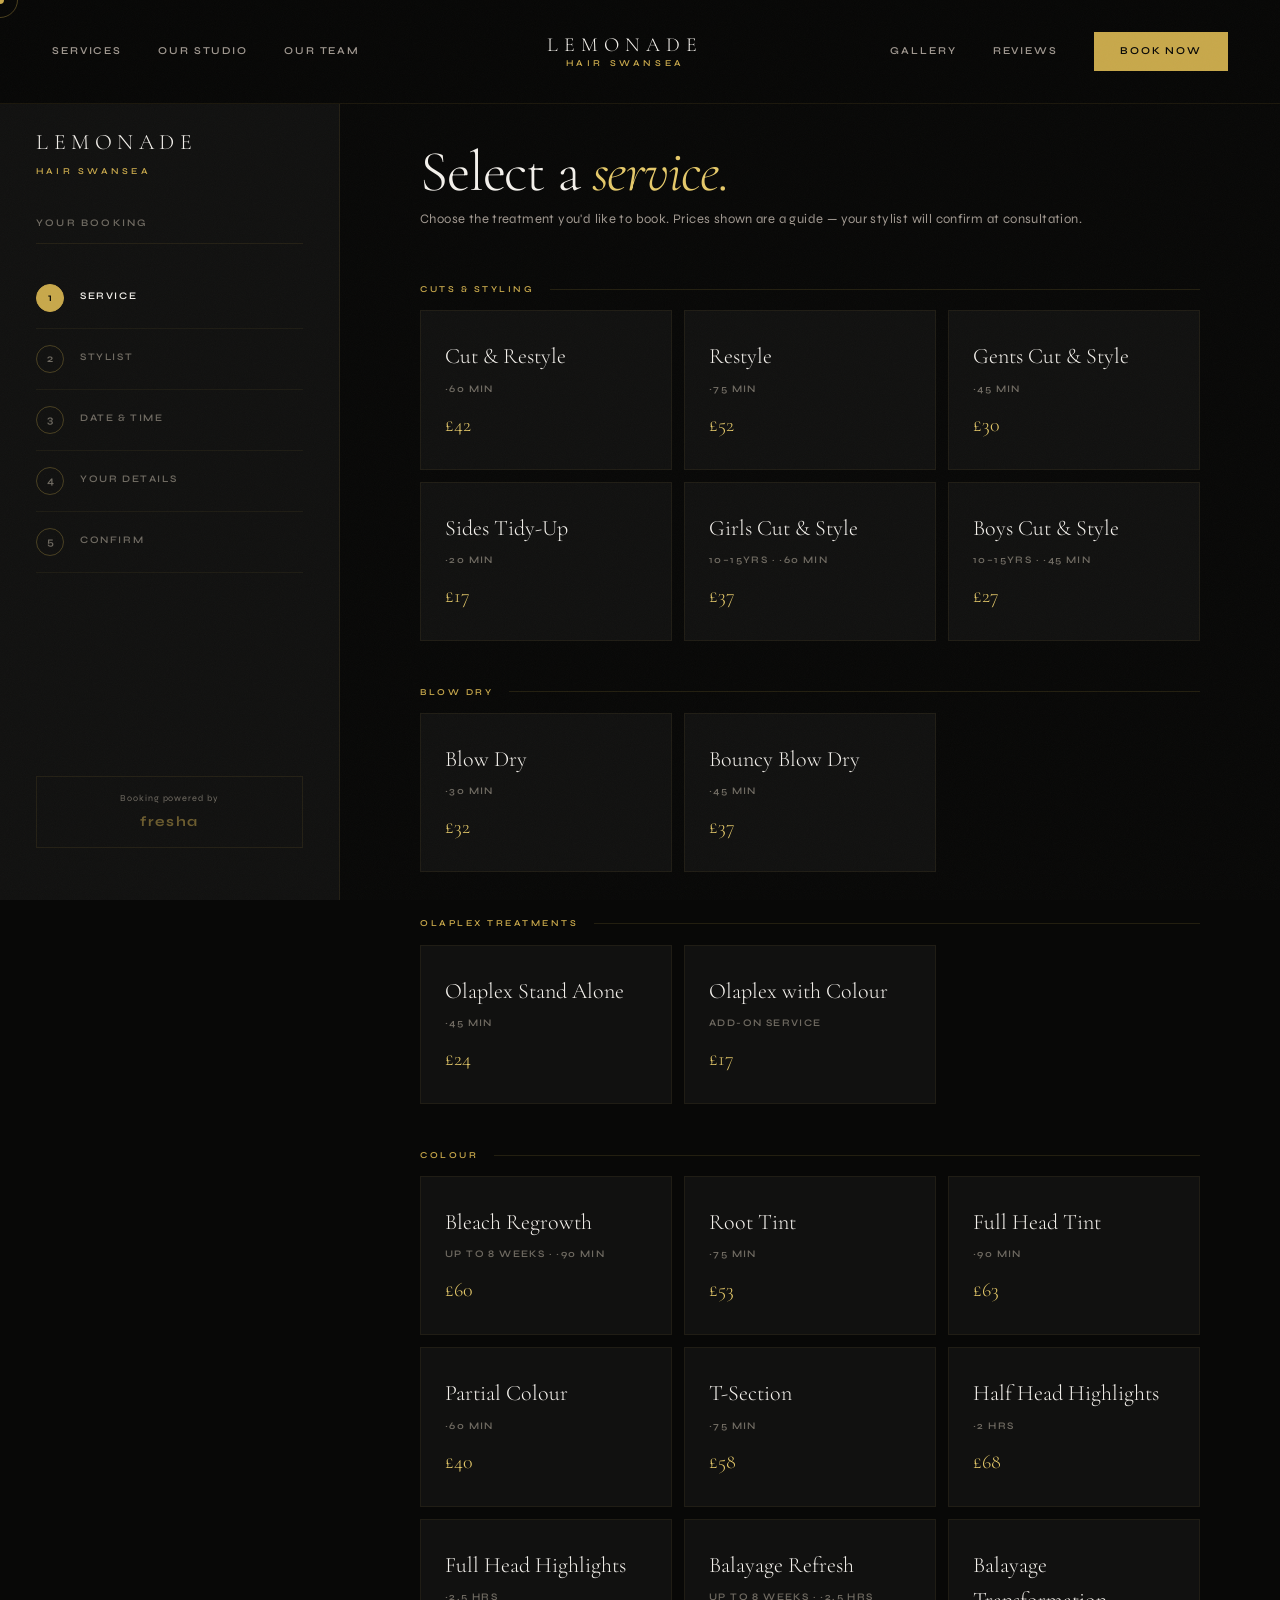
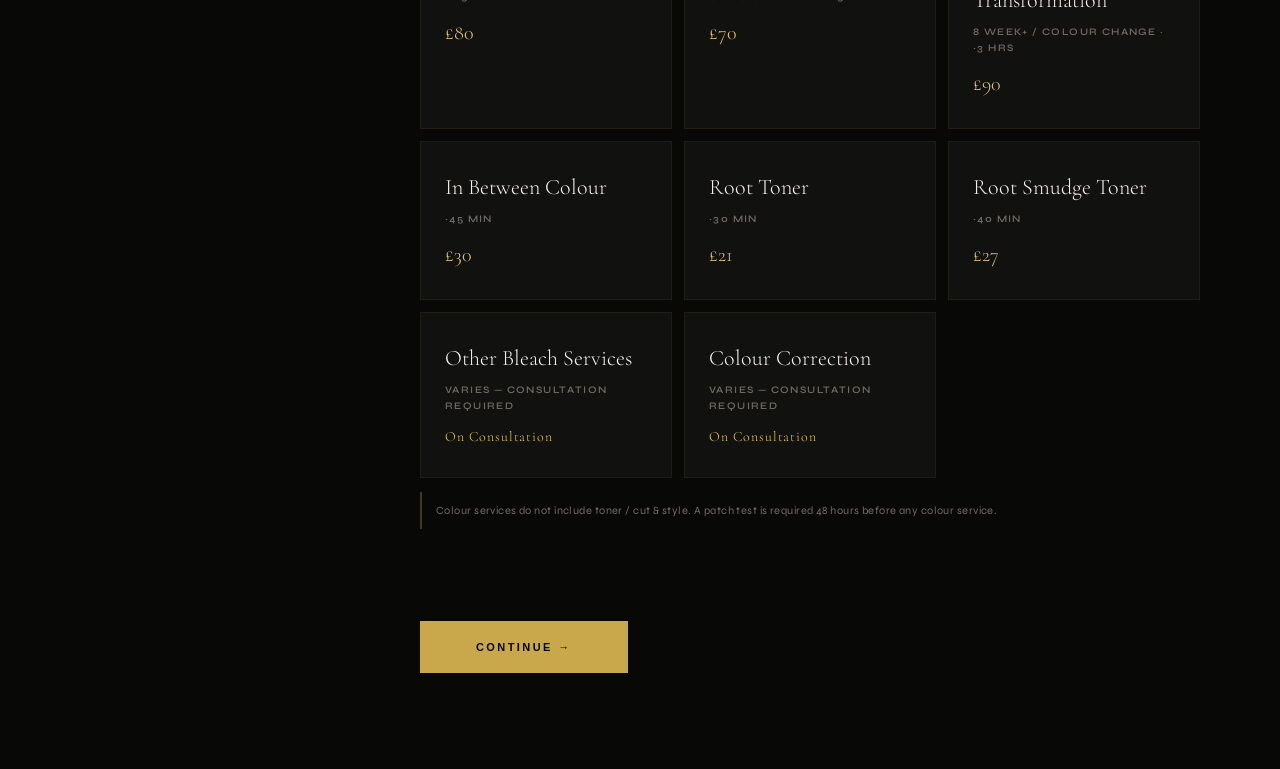
==== book.html @ a8718240 "Initial commit — Lemonade Hair Swansea website Static multi-page site: landing, services, team, gall" ====
<!DOCTYPE html>
<html lang="en">
<head>
  <meta charset="UTF-8" />
  <meta name="viewport" content="width=device-width, initial-scale=1.0" />
  <title>Book an Appointment — Lemonade Hair Swansea</title>
  <link rel="preconnect" href="https://fonts.googleapis.com">
  <link rel="preconnect" href="https://fonts.gstatic.com" crossorigin>
  <link href="https://fonts.googleapis.com/css2?family=Cormorant+Garamond:ital,wght@0,300;0,400;0,500;0,600;1,300;1,400;1,500;1,600&family=Syne:wght@400;500;600;700;800&display=swap" rel="stylesheet">
  <script src="https://cdn.tailwindcss.com"></script>
  <link rel="stylesheet" href="brand.css">
  <style>
    /* ── BOOKING LAYOUT ── */
    .booking-page {
      min-height: 100vh;
      padding-top: 73px;
      display: grid;
      grid-template-columns: 340px 1fr;
      background: var(--bg-deep);
    }

    /* ── SIDEBAR ── */
    .booking-sidebar {
      background: var(--bg-card);
      border-right: 1px solid rgba(200,168,75,.1);
      padding: 52px 36px;
      position: sticky; top: 73px; height: calc(100vh - 73px);
      overflow-y: auto;
      display: flex; flex-direction: column;
    }
    .sidebar-brand {
      font-family: 'Cormorant Garamond', serif; font-size: 22px; font-weight: 300;
      letter-spacing: .25em; text-transform: uppercase; color: var(--white);
      margin-bottom: 4px;
    }
    .sidebar-brand-sub {
      font-size: 9px; font-weight: 600; letter-spacing: .36em; text-transform: uppercase;
      color: var(--gold); display: block; margin-bottom: 36px;
    }
    .sidebar-heading {
      font-size: 10px; font-weight: 600; letter-spacing: .22em; text-transform: uppercase;
      color: var(--muted); margin-bottom: 24px; padding-bottom: 12px;
      border-bottom: 1px solid rgba(200,168,75,.1);
    }

    /* ── STEP TRACKER ── */
    .step-track { display: flex; flex-direction: column; flex: 1; }
    .step-item {
      display: flex; align-items: flex-start; gap: 16px;
      padding: 16px 0;
      border-bottom: 1px solid rgba(200,168,75,.07);
    }
    .step-num {
      width: 28px; height: 28px; border-radius: 50%;
      border: 1px solid rgba(200,168,75,.3);
      display: flex; align-items: center; justify-content: center;
      font-size: 11px; font-weight: 600; color: var(--muted);
      flex-shrink: 0; transition: all .35s;
    }
    .step-item.active .step-num {
      background: var(--gold); border-color: var(--gold); color: var(--bg-deep);
    }
    .step-item.done .step-num {
      background: rgba(200,168,75,.25); border-color: rgba(200,168,75,.4);
      color: var(--gold); font-size: 14px;
    }
    .step-text { padding-top: 4px; }
    .step-label {
      font-size: 10px; font-weight: 600; letter-spacing: .16em; text-transform: uppercase;
      color: var(--muted); display: block; transition: color .3s;
    }
    .step-item.active .step-label { color: var(--white); }
    .step-item.done .step-label { color: var(--muted); }
    .step-summary {
      font-size: 12px; color: var(--gold); letter-spacing: .02em;
      margin-top: 4px; display: none;
      font-family: 'Cormorant Garamond', serif; font-style: italic;
    }
    .step-item.done .step-summary { display: block; }

    /* ── BOOKING SUMMARY ── */
    .booking-summary-box {
      margin-top: auto; padding-top: 28px;
      border-top: 1px solid rgba(200,168,75,.12);
    }
    .summary-row {
      display: flex; justify-content: space-between; align-items: center;
      margin-bottom: 10px;
    }
    .summary-key {
      font-size: 9.5px; font-weight: 600; letter-spacing: .16em; text-transform: uppercase;
      color: var(--muted);
    }
    .summary-val {
      font-size: 13px; color: var(--white);
      font-family: 'Cormorant Garamond', serif; font-style: italic;
      text-align: right;
    }
    .summary-price-line {
      display: flex; justify-content: space-between;
      padding-top: 14px; margin-top: 14px;
      border-top: 1px solid rgba(200,168,75,.14);
    }
    .summary-price-label {
      font-size: 10px; font-weight: 600; letter-spacing: .18em; text-transform: uppercase;
      color: var(--muted);
    }
    .summary-price-val {
      font-family: 'Cormorant Garamond', serif; font-size: 26px; font-weight: 300;
      color: var(--gold-light);
    }

    /* ── FRESHA BADGE ── */
    .fresha-badge {
      margin-top: 28px; padding: 14px 16px;
      border: 1px solid rgba(200,168,75,.1);
      text-align: center;
    }
    .fresha-badge-text {
      font-size: 9px; letter-spacing: .1em; color: var(--muted);
      display: block; margin-bottom: 5px;
    }
    .fresha-badge-logo {
      font-family: 'Syne', sans-serif; font-size: 14px; font-weight: 700;
      letter-spacing: .12em; color: rgba(200,168,75,.5);
    }

    /* ── MAIN PANEL ── */
    .booking-main {
      padding: 72px 80px 96px;
      overflow-y: auto;
    }
    .step-panel { display: none; }
    .step-panel.active { display: block; }

    .step-panel-title {
      font-family: 'Cormorant Garamond', serif;
      font-size: clamp(42px, 4.5vw, 64px); font-weight: 300;
      line-height: .94; letter-spacing: -.02em; color: var(--white); margin-bottom: 10px;
    }
    .step-panel-title em { font-style: italic; color: var(--gold-light); }
    .step-panel-sub {
      font-size: 13px; color: var(--secondary); margin-bottom: 52px;
      letter-spacing: .03em; line-height: 1.6;
    }

    /* Back link */
    .step-back {
      display: inline-flex; align-items: center; gap: 8px;
      font-size: 10px; font-weight: 600; letter-spacing: .18em; text-transform: uppercase;
      color: var(--muted); text-decoration: none; margin-bottom: 44px;
      transition: color .3s; border: none; background: none; padding: 0;
    }
    .step-back:hover { color: var(--gold); }

    /* ── SERVICE CATEGORY GROUPS ── */
    .svc-category { margin-bottom: 44px; }
    .svc-category-label {
      font-size: 9px; font-weight: 600; letter-spacing: .28em; text-transform: uppercase;
      color: var(--gold); margin-bottom: 14px; display: flex; align-items: center; gap: 16px;
    }
    .svc-category-label::after {
      content: ''; flex: 1; height: 1px; background: rgba(200,168,75,.14);
    }
    /* ── SERVICE CARDS ── */
    .services-grid {
      display: grid; grid-template-columns: repeat(3, 1fr); gap: 12px;
    }
    .svc-card {
      background: var(--bg-card);
      border: 1px solid rgba(200,168,75,.08);
      padding: 28px 24px;
      cursor: none; transition: border-color .35s, transform .3s cubic-bezier(.16,1,.3,1);
      position: relative; overflow: hidden;
    }
    .svc-card::before {
      content: ''; position: absolute; inset: 0;
      background: rgba(200,168,75,.03); opacity: 0;
      transition: opacity .3s;
    }
    .svc-card:hover { border-color: rgba(200,168,75,.25); transform: translateY(-2px); }
    .svc-card:hover::before { opacity: 1; }
    .svc-card.selected {
      border-color: var(--gold);
      background: rgba(200,168,75,.05);
    }
    .svc-card.selected::after {
      content: '✓'; position: absolute; top: 14px; right: 14px;
      font-size: 12px; color: var(--gold);
    }
    .svc-name {
      font-family: 'Cormorant Garamond', serif; font-size: 22px; font-weight: 300;
      color: var(--white); margin-bottom: 6px;
    }
    .svc-meta {
      display: flex; gap: 16px; margin-bottom: 10px;
    }
    .svc-duration {
      font-size: 10px; font-weight: 600; letter-spacing: .14em; text-transform: uppercase;
      color: var(--muted);
    }
    .svc-price {
      font-family: 'Cormorant Garamond', serif; font-size: 20px; font-weight: 300;
      color: var(--gold-light); margin-top: 12px;
    }
    .svc-desc {
      font-size: 12px; color: rgba(160,152,144,.6); line-height: 1.6; margin-top: 8px;
    }

    /* ── STYLIST CARDS ── */
    .stylist-grid { display: flex; flex-direction: column; gap: 16px; max-width: 640px; }
    .stylist-card {
      display: flex; align-items: center; gap: 28px;
      background: var(--bg-card);
      border: 1px solid rgba(200,168,75,.08);
      padding: 24px 28px;
      cursor: none; transition: border-color .35s;
    }
    .stylist-card:hover { border-color: rgba(200,168,75,.25); }
    .stylist-card.selected { border-color: var(--gold); background: rgba(200,168,75,.04); }
    .stylist-card.selected .stylist-check { opacity: 1; }
    .stylist-img {
      width: 72px; height: 72px; border-radius: 50%; object-fit: cover;
      flex-shrink: 0; filter: grayscale(20%); transition: filter .3s;
      border: 2px solid rgba(200,168,75,.15);
    }
    .stylist-card.selected .stylist-img { filter: grayscale(0%); border-color: var(--gold); }
    .stylist-card.no-pref .stylist-img-placeholder {
      width: 72px; height: 72px; border-radius: 50%; flex-shrink: 0;
      background: var(--bg-mid); border: 2px solid rgba(200,168,75,.15);
      display: flex; align-items: center; justify-content: center;
      font-size: 24px; color: var(--muted);
    }
    .stylist-info { flex: 1; }
    .stylist-name {
      font-family: 'Cormorant Garamond', serif; font-size: 24px; font-weight: 300;
      color: var(--white); margin-bottom: 4px;
    }
    .stylist-role {
      font-size: 9.5px; font-weight: 600; letter-spacing: .18em; text-transform: uppercase;
      color: var(--gold); display: block; margin-bottom: 8px;
    }
    .stylist-tags { display: flex; gap: 6px; flex-wrap: wrap; }
    .stylist-tag {
      font-size: 9px; font-weight: 600; letter-spacing: .12em; text-transform: uppercase;
      color: var(--muted); border: 1px solid rgba(112,107,98,.25); padding: 3px 8px;
    }
    .stylist-check {
      font-size: 18px; color: var(--gold); opacity: 0; transition: opacity .3s; flex-shrink: 0;
    }

    /* ── CALENDAR ── */
    .datetime-grid {
      display: grid; grid-template-columns: 1fr 1fr; gap: 40px; max-width: 760px;
    }
    .cal-wrap {}
    .cal-head {
      display: flex; align-items: center; justify-content: space-between;
      margin-bottom: 20px;
    }
    .cal-month {
      font-family: 'Cormorant Garamond', serif; font-size: 22px; font-weight: 300;
      color: var(--white);
    }
    .cal-nav-btn {
      width: 32px; height: 32px; background: none;
      border: 1px solid rgba(200,168,75,.2); color: var(--gold);
      font-size: 14px; cursor: none;
      display: flex; align-items: center; justify-content: center;
      transition: background .25s;
    }
    .cal-nav-btn:hover { background: rgba(200,168,75,.1); }
    .cal-grid {
      display: grid; grid-template-columns: repeat(7, 1fr); gap: 4px;
    }
    .cal-day-name {
      font-size: 9px; font-weight: 600; letter-spacing: .14em; text-transform: uppercase;
      color: var(--muted); text-align: center; padding: 6px 0;
    }
    .cal-day {
      aspect-ratio: 1; display: flex; align-items: center; justify-content: center;
      font-size: 12px; font-weight: 600; color: var(--muted); cursor: none;
      transition: background .25s, color .25s;
      border: 1px solid transparent;
    }
    .cal-day.available {
      color: var(--white); cursor: none;
    }
    .cal-day.available:hover {
      background: rgba(200,168,75,.1); border-color: rgba(200,168,75,.2); color: var(--gold);
    }
    .cal-day.selected {
      background: var(--gold); color: var(--bg-deep); border-color: var(--gold);
    }
    .cal-day.today { color: var(--gold-light); }
    .cal-day.empty { pointer-events: none; }
    .cal-day.unavailable { opacity: .25; pointer-events: none; }

    .times-wrap {}
    .times-label {
      font-size: 10px; font-weight: 600; letter-spacing: .2em; text-transform: uppercase;
      color: var(--muted); margin-bottom: 16px; display: block;
    }
    .times-grid {
      display: grid; grid-template-columns: repeat(3, 1fr); gap: 10px;
    }
    .time-slot {
      padding: 14px 12px; text-align: center;
      background: var(--bg-card); border: 1px solid rgba(200,168,75,.1);
      font-size: 12px; font-weight: 600; color: var(--white);
      cursor: none; transition: border-color .25s, background .25s;
    }
    .time-slot:hover { border-color: rgba(200,168,75,.3); background: rgba(200,168,75,.06); }
    .time-slot.selected { border-color: var(--gold); background: rgba(200,168,75,.1); color: var(--gold); }
    .time-slot.unavailable { opacity: .3; pointer-events: none; color: var(--muted); }

    /* ── DETAILS FORM ── */
    .form-grid { display: grid; grid-template-columns: 1fr 1fr; gap: 24px; max-width: 620px; }
    .form-full { grid-column: 1 / -1; }
    .form-group { display: flex; flex-direction: column; gap: 8px; }
    .booking-label {
      font-size: 10px; font-weight: 600; letter-spacing: .2em; text-transform: uppercase;
      color: var(--muted);
    }
    .booking-input, .booking-textarea {
      width: 100%; background: var(--bg-card);
      border: 1px solid rgba(200,168,75,.15);
      color: var(--white); padding: 16px 18px;
      font-family: 'Syne', sans-serif; font-size: 13px;
      outline: none; transition: border-color .3s;
    }
    .booking-input:focus, .booking-textarea:focus {
      border-color: rgba(200,168,75,.45);
    }
    .booking-textarea { resize: vertical; min-height: 100px; }
    .booking-input::placeholder, .booking-textarea::placeholder { color: var(--muted); }
    .booking-check-row {
      display: flex; align-items: flex-start; gap: 14px; max-width: 620px; margin-top: 8px;
    }
    .booking-check {
      width: 18px; height: 18px; border: 1px solid rgba(200,168,75,.25);
      flex-shrink: 0; margin-top: 1px; appearance: none;
      cursor: none; background: var(--bg-card); transition: background .25s;
      position: relative;
    }
    .booking-check:checked { background: var(--gold); border-color: var(--gold); }
    .booking-check:checked::after {
      content: '✓'; position: absolute; top: 50%; left: 50%;
      transform: translate(-50%,-50%); font-size: 11px; color: var(--bg-deep); font-weight: 700;
    }
    .booking-check-label { font-size: 12px; color: var(--muted); line-height: 1.6; }

    /* ── CONTINUE BUTTON ── */
    .step-continue {
      display: inline-block; font-size: 11px; font-weight: 600;
      letter-spacing: .22em; text-transform: uppercase;
      color: var(--bg-deep); background: var(--gold);
      padding: 20px 56px; text-decoration: none;
      position: relative; overflow: hidden;
      transition: transform .2s; margin-top: 48px;
      border: none; cursor: none;
    }
    .step-continue::before {
      content: ''; position: absolute; inset: 0;
      background: var(--gold-light); transform: translateX(-101%);
      transition: transform .45s cubic-bezier(.16,1,.3,1);
    }
    .step-continue:hover { transform: translateY(-2px); }
    .step-continue:hover::before { transform: translateX(0); }
    .step-continue span { position: relative; z-index: 1; }

    /* ── CONFIRMATION ── */
    .confirm-wrap { text-align: center; padding: 40px 0; max-width: 560px; margin: 0 auto; }
    .confirm-icon {
      width: 80px; height: 80px; border-radius: 50%;
      background: rgba(200,168,75,.1); border: 2px solid var(--gold);
      display: flex; align-items: center; justify-content: center;
      font-size: 32px; color: var(--gold); margin: 0 auto 36px;
    }
    .confirm-title {
      font-family: 'Cormorant Garamond', serif;
      font-size: 54px; font-weight: 300; line-height: .94;
      color: var(--white); margin-bottom: 20px;
    }
    .confirm-title em { font-style: italic; color: var(--gold-light); }
    .confirm-sub {
      font-size: 14px; color: var(--secondary); line-height: 1.75;
      margin-bottom: 40px;
    }
    .confirm-details {
      background: var(--bg-card);
      border: 1px solid rgba(200,168,75,.1);
      padding: 28px 32px; margin-bottom: 40px; text-align: left;
    }
    .confirm-row {
      display: flex; justify-content: space-between;
      padding: 10px 0; border-bottom: 1px solid rgba(200,168,75,.07);
    }
    .confirm-row:last-child { border-bottom: none; }
    .confirm-key {
      font-size: 10px; font-weight: 600; letter-spacing: .16em; text-transform: uppercase;
      color: var(--muted);
    }
    .confirm-val {
      font-family: 'Cormorant Garamond', serif; font-size: 17px; font-style: italic;
      color: var(--white);
    }
    .fresha-note {
      font-size: 11px; color: var(--muted); letter-spacing: .04em; line-height: 1.7;
      padding: 18px 22px; border: 1px solid rgba(200,168,75,.1);
      margin-bottom: 36px;
    }
    .fresha-note strong { color: rgba(200,168,75,.7); }
    .confirm-btns {
      display: flex; gap: 16px; justify-content: center; flex-wrap: wrap;
    }
  </style>
</head>
<body>

  <div id="cur"></div>
  <div id="cur-f"></div>

  <!-- ── NAV ── -->
  <nav id="nav" style="background:rgba(8,8,7,.95);backdrop-filter:blur(20px);border-bottom-color:rgba(200,168,75,.1);">
    <div class="nav-links">
      <a href="index.html#services" class="nav-link">Services</a>
      <a href="index.html#about"    class="nav-link">Our Studio</a>
      <a href="team.html"           class="nav-link">Our Team</a>
    </div>
    <a href="index.html" class="nav-logo">
      Lemonade
      <small>Hair Swansea</small>
    </a>
    <div class="nav-links" style="justify-content:flex-end;">
      <a href="gallery.html" class="nav-link">Gallery</a>
      <a href="reviews.html" class="nav-link">Reviews</a>
      <a href="book.html"    class="btn-nav">Book Now</a>
    </div>
  </nav>

  <!-- ── BOOKING SHELL ── -->
  <div class="booking-page">

    <!-- ── SIDEBAR ── -->
    <aside class="booking-sidebar">
      <div class="sidebar-brand">Lemonade</div>
      <span class="sidebar-brand-sub">Hair Swansea</span>
      <div class="sidebar-heading">Your Booking</div>

      <div class="step-track">
        <div class="step-item active" data-step="1" id="sideStep1">
          <div class="step-num">1</div>
          <div class="step-text">
            <span class="step-label">Service</span>
            <span class="step-summary" id="sumService">—</span>
          </div>
        </div>
        <div class="step-item" data-step="2" id="sideStep2">
          <div class="step-num">2</div>
          <div class="step-text">
            <span class="step-label">Stylist</span>
            <span class="step-summary" id="sumStylist">—</span>
          </div>
        </div>
        <div class="step-item" data-step="3" id="sideStep3">
          <div class="step-num">3</div>
          <div class="step-text">
            <span class="step-label">Date &amp; Time</span>
            <span class="step-summary" id="sumDateTime">—</span>
          </div>
        </div>
        <div class="step-item" data-step="4" id="sideStep4">
          <div class="step-num">4</div>
          <div class="step-text">
            <span class="step-label">Your Details</span>
            <span class="step-summary" id="sumName">—</span>
          </div>
        </div>
        <div class="step-item" data-step="5" id="sideStep5">
          <div class="step-num">5</div>
          <div class="step-text">
            <span class="step-label">Confirm</span>
          </div>
        </div>
      </div>

      <div class="booking-summary-box" id="summaryBox" style="display:none;">
        <div class="summary-row" id="sumRowSvc" style="display:none;">
          <span class="summary-key">Service</span>
          <span class="summary-val" id="sumSvcVal">—</span>
        </div>
        <div class="summary-row" id="sumRowStylist" style="display:none;">
          <span class="summary-key">Stylist</span>
          <span class="summary-val" id="sumStylistVal">—</span>
        </div>
        <div class="summary-row" id="sumRowDate" style="display:none;">
          <span class="summary-key">When</span>
          <span class="summary-val" id="sumDateVal">—</span>
        </div>
        <div class="summary-price-line" id="sumRowPrice" style="display:none;">
          <span class="summary-price-label">From</span>
          <span class="summary-price-val" id="sumPriceVal">—</span>
        </div>
      </div>

      <div class="fresha-badge">
        <span class="fresha-badge-text">Booking powered by</span>
        <span class="fresha-badge-logo">fresha</span>
      </div>
    </aside>

    <!-- ── MAIN CONTENT ── -->
    <main class="booking-main">

      <!-- STEP 1: Service -->
      <div class="step-panel active" data-panel="1">
        <h1 class="step-panel-title">Select a <em>service.</em></h1>
        <p class="step-panel-sub">Choose the treatment you'd like to book. Prices shown are a guide — your stylist will confirm at consultation.</p>

        <!-- Cuts & Styling -->
        <div class="svc-category">
          <div class="svc-category-label">Cuts &amp; Styling</div>
          <div class="services-grid">
            <div class="svc-card" data-service="Cut &amp; Restyle" data-price="£42" data-duration="~60 min">
              <div class="svc-name">Cut &amp; Restyle</div>
              <div class="svc-meta"><span class="svc-duration">~60 min</span></div>
              <div class="svc-price">£42</div>
            </div>
            <div class="svc-card" data-service="Restyle" data-price="£52" data-duration="~75 min">
              <div class="svc-name">Restyle</div>
              <div class="svc-meta"><span class="svc-duration">~75 min</span></div>
              <div class="svc-price">£52</div>
            </div>
            <div class="svc-card" data-service="Gents Cut &amp; Style" data-price="£30" data-duration="~45 min">
              <div class="svc-name">Gents Cut &amp; Style</div>
              <div class="svc-meta"><span class="svc-duration">~45 min</span></div>
              <div class="svc-price">£30</div>
            </div>
            <div class="svc-card" data-service="Sides Tidy-Up" data-price="£17" data-duration="~20 min">
              <div class="svc-name">Sides Tidy-Up</div>
              <div class="svc-meta"><span class="svc-duration">~20 min</span></div>
              <div class="svc-price">£17</div>
            </div>
            <div class="svc-card" data-service="Girls Cut &amp; Style (10–15yrs)" data-price="£37" data-duration="~60 min">
              <div class="svc-name">Girls Cut &amp; Style</div>
              <div class="svc-meta"><span class="svc-duration">10–15yrs · ~60 min</span></div>
              <div class="svc-price">£37</div>
            </div>
            <div class="svc-card" data-service="Boys Cut &amp; Style (10–15yrs)" data-price="£27" data-duration="~45 min">
              <div class="svc-name">Boys Cut &amp; Style</div>
              <div class="svc-meta"><span class="svc-duration">10–15yrs · ~45 min</span></div>
              <div class="svc-price">£27</div>
            </div>
          </div>
        </div>

        <!-- Blow Dry -->
        <div class="svc-category">
          <div class="svc-category-label">Blow Dry</div>
          <div class="services-grid">
            <div class="svc-card" data-service="Blow Dry" data-price="£32" data-duration="~30 min">
              <div class="svc-name">Blow Dry</div>
              <div class="svc-meta"><span class="svc-duration">~30 min</span></div>
              <div class="svc-price">£32</div>
            </div>
            <div class="svc-card" data-service="Bouncy Blow Dry" data-price="£37" data-duration="~45 min">
              <div class="svc-name">Bouncy Blow Dry</div>
              <div class="svc-meta"><span class="svc-duration">~45 min</span></div>
              <div class="svc-price">£37</div>
            </div>
          </div>
        </div>

        <!-- Olaplex -->
        <div class="svc-category">
          <div class="svc-category-label">Olaplex Treatments</div>
          <div class="services-grid">
            <div class="svc-card" data-service="Olaplex Stand Alone" data-price="£24" data-duration="~45 min">
              <div class="svc-name">Olaplex Stand Alone</div>
              <div class="svc-meta"><span class="svc-duration">~45 min</span></div>
              <div class="svc-price">£24</div>
            </div>
            <div class="svc-card" data-service="Olaplex with Colour" data-price="£17" data-duration="Add-on">
              <div class="svc-name">Olaplex with Colour</div>
              <div class="svc-meta"><span class="svc-duration">Add-on service</span></div>
              <div class="svc-price">£17</div>
            </div>
          </div>
        </div>

        <!-- Colour -->
        <div class="svc-category">
          <div class="svc-category-label">Colour</div>
          <div class="services-grid">
            <div class="svc-card" data-service="Bleach Regrowth (up to 8 weeks)" data-price="£60" data-duration="~90 min">
              <div class="svc-name">Bleach Regrowth</div>
              <div class="svc-meta"><span class="svc-duration">Up to 8 weeks · ~90 min</span></div>
              <div class="svc-price">£60</div>
            </div>
            <div class="svc-card" data-service="Root Tint" data-price="£53" data-duration="~75 min">
              <div class="svc-name">Root Tint</div>
              <div class="svc-meta"><span class="svc-duration">~75 min</span></div>
              <div class="svc-price">£53</div>
            </div>
            <div class="svc-card" data-service="Full Head Tint" data-price="£63" data-duration="~90 min">
              <div class="svc-name">Full Head Tint</div>
              <div class="svc-meta"><span class="svc-duration">~90 min</span></div>
              <div class="svc-price">£63</div>
            </div>
            <div class="svc-card" data-service="Partial Colour" data-price="£40" data-duration="~60 min">
              <div class="svc-name">Partial Colour</div>
              <div class="svc-meta"><span class="svc-duration">~60 min</span></div>
              <div class="svc-price">£40</div>
            </div>
            <div class="svc-card" data-service="T-Section" data-price="£58" data-duration="~75 min">
              <div class="svc-name">T-Section</div>
              <div class="svc-meta"><span class="svc-duration">~75 min</span></div>
              <div class="svc-price">£58</div>
            </div>
            <div class="svc-card" data-service="Half Head Highlights" data-price="£68" data-duration="~2 hrs">
              <div class="svc-name">Half Head Highlights</div>
              <div class="svc-meta"><span class="svc-duration">~2 hrs</span></div>
              <div class="svc-price">£68</div>
            </div>
            <div class="svc-card" data-service="Full Head Highlights" data-price="£80" data-duration="~2.5 hrs">
              <div class="svc-name">Full Head Highlights</div>
              <div class="svc-meta"><span class="svc-duration">~2.5 hrs</span></div>
              <div class="svc-price">£80</div>
            </div>
            <div class="svc-card" data-service="Balayage Refresh (up to 8 weeks)" data-price="£70" data-duration="~2.5 hrs">
              <div class="svc-name">Balayage Refresh</div>
              <div class="svc-meta"><span class="svc-duration">Up to 8 weeks · ~2.5 hrs</span></div>
              <div class="svc-price">£70</div>
            </div>
            <div class="svc-card" data-service="Balayage Transformation" data-price="£90" data-duration="~3 hrs">
              <div class="svc-name">Balayage Transformation</div>
              <div class="svc-meta"><span class="svc-duration">8 week+ / colour change · ~3 hrs</span></div>
              <div class="svc-price">£90</div>
            </div>
            <div class="svc-card" data-service="In Between Colour" data-price="£30" data-duration="~45 min">
              <div class="svc-name">In Between Colour</div>
              <div class="svc-meta"><span class="svc-duration">~45 min</span></div>
              <div class="svc-price">£30</div>
            </div>
            <div class="svc-card" data-service="Root Toner" data-price="£21" data-duration="~30 min">
              <div class="svc-name">Root Toner</div>
              <div class="svc-meta"><span class="svc-duration">~30 min</span></div>
              <div class="svc-price">£21</div>
            </div>
            <div class="svc-card" data-service="Root Smudge Toner" data-price="£27" data-duration="~40 min">
              <div class="svc-name">Root Smudge Toner</div>
              <div class="svc-meta"><span class="svc-duration">~40 min</span></div>
              <div class="svc-price">£27</div>
            </div>
            <div class="svc-card" data-service="Any Other Bleach Services" data-price="POA" data-duration="Varies">
              <div class="svc-name">Other Bleach Services</div>
              <div class="svc-meta"><span class="svc-duration">Varies — consultation required</span></div>
              <div class="svc-price" style="font-size:14px;letter-spacing:.06em;">On Consultation</div>
            </div>
            <div class="svc-card" data-service="Colour Correction / Bespoke Colour" data-price="POA" data-duration="Varies">
              <div class="svc-name">Colour Correction</div>
              <div class="svc-meta"><span class="svc-duration">Varies — consultation required</span></div>
              <div class="svc-price" style="font-size:14px;letter-spacing:.06em;">On Consultation</div>
            </div>
          </div>
          <p style="font-size:11px;color:var(--muted);margin-top:14px;letter-spacing:.04em;padding:10px 14px;border-left:2px solid rgba(200,168,75,.3);">Colour services do not include toner / cut &amp; style. A patch test is required 48 hours before any colour service.</p>
        </div>

        <button class="step-continue" id="cont1"><span>Continue →</span></button>
      </div>

      <!-- STEP 2: Stylist -->
      <div class="step-panel" data-panel="2">
        <button class="step-back" id="back2">← Back</button>
        <h2 class="step-panel-title">Choose your <em>stylist.</em></h2>
        <p class="step-panel-sub">Select who you'd like to book with, or leave it open to our next available.</p>

        <div class="stylist-grid">
          <div class="stylist-card" data-stylist="Cerys Davies">
            <img class="stylist-img" src="https://images.pexels.com/photos/3993449/pexels-photo-3993449.jpeg?auto=compress&cs=tinysrgb&w=200&h=200&fit=crop" alt="Cerys Davies" />
            <div class="stylist-info">
              <div class="stylist-name">Cerys Davies</div>
              <span class="stylist-role">Senior Stylist &amp; Colour Specialist</span>
              <div class="stylist-tags">
                <span class="stylist-tag">Balayage</span>
                <span class="stylist-tag">Colour Correction</span>
                <span class="stylist-tag">Tints</span>
              </div>
            </div>
            <span class="stylist-check">✓</span>
          </div>

          <div class="stylist-card" data-stylist="Megan Williams">
            <img class="stylist-img" src="https://images.pexels.com/photos/3065169/pexels-photo-3065169.jpeg?auto=compress&cs=tinysrgb&w=200&h=200&fit=crop" alt="Megan Williams" />
            <div class="stylist-info">
              <div class="stylist-name">Megan Williams</div>
              <span class="stylist-role">Stylist &amp; Olaplex Specialist</span>
              <div class="stylist-tags">
                <span class="stylist-tag">Olaplex</span>
                <span class="stylist-tag">Cuts</span>
                <span class="stylist-tag">Treatments</span>
              </div>
            </div>
            <span class="stylist-check">✓</span>
          </div>

          <div class="stylist-card no-pref" data-stylist="No Preference">
            <div class="stylist-img-placeholder">✦</div>
            <div class="stylist-info">
              <div class="stylist-name">No Preference</div>
              <span class="stylist-role">Next Available Stylist</span>
              <div class="stylist-tags">
                <span class="stylist-tag">Any Stylist</span>
              </div>
            </div>
            <span class="stylist-check">✓</span>
          </div>
        </div>

        <button class="step-continue" id="cont2"><span>Continue →</span></button>
      </div>

      <!-- STEP 3: Date & Time -->
      <div class="step-panel" data-panel="3">
        <button class="step-back" id="back3">← Back</button>
        <h2 class="step-panel-title">Pick a <em>date.</em></h2>
        <p class="step-panel-sub">Select an available date and time slot. Green dates are open for booking.</p>

        <div class="datetime-grid">
          <!-- Calendar -->
          <div class="cal-wrap">
            <div class="cal-head">
              <button class="cal-nav-btn" id="calPrev">‹</button>
              <span class="cal-month" id="calMonthLabel">April 2026</span>
              <button class="cal-nav-btn" id="calNext">›</button>
            </div>
            <div class="cal-grid" id="calGrid">
              <!-- Populated by JS -->
            </div>
          </div>

          <!-- Times -->
          <div class="times-wrap">
            <span class="times-label">Available Times</span>
            <div class="times-grid" id="timesGrid">
              <!-- Populated by JS -->
            </div>
            <p style="font-size:11px;color:var(--muted);margin-top:18px;letter-spacing:.04em;" id="timesHint">Select a date to see available times.</p>
          </div>
        </div>

        <button class="step-continue" id="cont3"><span>Continue →</span></button>
      </div>

      <!-- STEP 4: Details -->
      <div class="step-panel" data-panel="4">
        <button class="step-back" id="back4">← Back</button>
        <h2 class="step-panel-title">Your <em>details.</em></h2>
        <p class="step-panel-sub">Almost there. We just need a few details to confirm your booking.</p>

        <div class="form-grid">
          <div class="form-group">
            <label class="booking-label">First Name</label>
            <input class="booking-input" type="text" placeholder="e.g. Sophie" id="inputFirst" />
          </div>
          <div class="form-group">
            <label class="booking-label">Last Name</label>
            <input class="booking-input" type="text" placeholder="e.g. Morgan" id="inputLast" />
          </div>
          <div class="form-group">
            <label class="booking-label">Email Address</label>
            <input class="booking-input" type="email" placeholder="you@example.com" id="inputEmail" />
          </div>
          <div class="form-group">
            <label class="booking-label">Phone Number</label>
            <input class="booking-input" type="tel" placeholder="+44 7700 900000" id="inputPhone" />
          </div>
          <div class="form-group form-full">
            <label class="booking-label">Notes (optional)</label>
            <textarea class="booking-textarea" placeholder="Anything we should know? Allergies, hair history, ideas..." id="inputNotes"></textarea>
          </div>
        </div>

        <div class="booking-check-row">
          <input type="checkbox" class="booking-check" id="chkConsent" />
          <label class="booking-check-label" for="chkConsent">
            I agree to receive appointment reminders and booking confirmations via email and SMS. Your details are handled securely via Fresha and never shared with third parties.
          </label>
        </div>

        <button class="step-continue" id="cont4"><span>Confirm Booking →</span></button>
      </div>

      <!-- STEP 5: Confirmation -->
      <div class="step-panel" data-panel="5">
        <div class="confirm-wrap">
          <div class="confirm-icon">✓</div>
          <h2 class="confirm-title">You're all <em>booked.</em></h2>
          <p class="confirm-sub">
            Thank you — your appointment request has been received. We'll send a confirmation to your email shortly.
          </p>

          <div class="confirm-details">
            <div class="confirm-row">
              <span class="confirm-key">Service</span>
              <span class="confirm-val" id="confService">—</span>
            </div>
            <div class="confirm-row">
              <span class="confirm-key">Stylist</span>
              <span class="confirm-val" id="confStylist">—</span>
            </div>
            <div class="confirm-row">
              <span class="confirm-key">Date &amp; Time</span>
              <span class="confirm-val" id="confDateTime">—</span>
            </div>
            <div class="confirm-row">
              <span class="confirm-key">Name</span>
              <span class="confirm-val" id="confName">—</span>
            </div>
            <div class="confirm-row">
              <span class="confirm-key">Price</span>
              <span class="confirm-val" id="confPrice">—</span>
            </div>
          </div>

          <div class="fresha-note">
            <strong>This is a demo booking.</strong> In the live site, this would be completed securely through <strong>Fresha</strong> — the booking platform used by Lemonade Hair. To book your real appointment, visit our Fresha page.
          </div>

          <div class="confirm-btns">
            <a href="#" class="btn-cta"><span>Book via Fresha →</span></a>
            <a href="index.html" style="display:inline-block;font-size:10.5px;font-weight:600;letter-spacing:.18em;text-transform:uppercase;color:var(--muted);text-decoration:none;border-bottom:1px solid rgba(112,107,98,.3);padding-bottom:3px;align-self:center;margin-top:10px;transition:color .3s,border-color .3s;" onmouseover="this.style.color='var(--gold)';this.style.borderColor='rgba(200,168,75,.4)'" onmouseout="this.style.color='var(--muted)';this.style.borderColor='rgba(112,107,98,.3)'">← Back to Home</a>
          </div>
        </div>
      </div>

    </main>
  </div>

  <script src="brand.js"></script>
  <script>
    // ── State
    const state = {
      step: 1,
      service: null, servicePrice: null, serviceDuration: null,
      stylist: null,
      date: null, time: null,
      name: null
    };

    // ── Step navigation
    function goTo(n) {
      state.step = n;

      // Update panels
      document.querySelectorAll('.step-panel').forEach(p => p.classList.remove('active'));
      document.querySelector(`.step-panel[data-panel="${n}"]`).classList.add('active');

      // Update sidebar steps
      document.querySelectorAll('.step-item').forEach((item, i) => {
        const sn = i + 1;
        item.classList.remove('active', 'done');
        if (sn < n) item.classList.add('done');
        else if (sn === n) item.classList.add('active');
      });

      // Update done checkmarks
      document.querySelectorAll('.step-item.done .step-num').forEach(el => el.textContent = '✓');
      document.querySelectorAll('.step-item:not(.done) .step-num').forEach((el, i) => el.textContent = i + 1);
      // re-number only non-done items
      let nonDone = 0;
      document.querySelectorAll('.step-item').forEach((item, i) => {
        nonDone++;
        if (!item.classList.contains('done')) {
          item.querySelector('.step-num').textContent = i < n ? '✓' : (i + 1);
        }
      });

      updateSummary();
      window.scrollTo({ top: 0 });
    }

    function updateSummary() {
      const box = document.getElementById('summaryBox');
      if (state.service) {
        box.style.display = 'block';
        document.getElementById('sumRowSvc').style.display = 'flex';
        document.getElementById('sumSvcVal').textContent = state.service;
        document.getElementById('sumRowPrice').style.display = 'flex';
        document.getElementById('sumPriceVal').textContent = state.servicePrice;
        document.getElementById('sumService').textContent = state.service;
      }
      if (state.stylist) {
        document.getElementById('sumRowStylist').style.display = 'flex';
        document.getElementById('sumStylistVal').textContent = state.stylist;
        document.getElementById('sumStylist').textContent = state.stylist;
      }
      if (state.date && state.time) {
        document.getElementById('sumRowDate').style.display = 'flex';
        document.getElementById('sumDateVal').textContent = state.date + ', ' + state.time;
        document.getElementById('sumDateTime').textContent = state.date + ', ' + state.time;
      }
      if (state.name) {
        document.getElementById('sumName').textContent = state.name;
      }
    }

    // ── Step 1: Service selection
    document.querySelectorAll('.svc-card').forEach(card => {
      card.addEventListener('click', () => {
        document.querySelectorAll('.svc-card').forEach(c => c.classList.remove('selected'));
        card.classList.add('selected');
        state.service = card.dataset.service;
        state.servicePrice = card.dataset.price;
        state.serviceDuration = card.dataset.duration;
      });
    });
    document.getElementById('cont1').addEventListener('click', () => {
      if (!state.service) { alert('Please select a service to continue.'); return; }
      goTo(2);
    });

    // ── Step 2: Stylist selection
    document.querySelectorAll('.stylist-card').forEach(card => {
      card.addEventListener('click', () => {
        document.querySelectorAll('.stylist-card').forEach(c => c.classList.remove('selected'));
        card.classList.add('selected');
        state.stylist = card.dataset.stylist;
      });
    });
    document.getElementById('back2').addEventListener('click', () => goTo(1));
    document.getElementById('cont2').addEventListener('click', () => {
      if (!state.stylist) { alert('Please select a stylist or choose No Preference.'); return; }
      goTo(3);
    });

    // ── Step 3: Calendar & Time
    const months = ['January','February','March','April','May','June','July','August','September','October','November','December'];
    const days   = ['Mon','Tue','Wed','Thu','Fri','Sat','Sun'];
    let calYear = 2026, calMonth = 3; // April 2026 (0-indexed)

    // Available days: Mon–Sat only, skip some for realism
    const unavailDates = [3,4,10,11,17,18,24,25]; // Sundays + some busy days
    const times = ['9:00','9:30','10:00','11:00','12:00','13:30','14:00','15:00','16:00'];
    const unavailTimes = ['9:30', '14:00'];

    function renderCal() {
      const grid = document.getElementById('calGrid');
      document.getElementById('calMonthLabel').textContent = `${months[calMonth]} ${calYear}`;
      grid.innerHTML = '';
      days.forEach(d => {
        const el = document.createElement('div');
        el.className = 'cal-day-name'; el.textContent = d;
        grid.appendChild(el);
      });
      const firstDay = new Date(calYear, calMonth, 1);
      // JS getDay: 0=Sun, 1=Mon... convert to Mon-start
      let startOffset = (firstDay.getDay() + 6) % 7;
      for (let i = 0; i < startOffset; i++) {
        const el = document.createElement('div'); el.className = 'cal-day empty'; grid.appendChild(el);
      }
      const daysInMonth = new Date(calYear, calMonth + 1, 0).getDate();
      const today = new Date(); today.setHours(0,0,0,0);
      for (let d = 1; d <= daysInMonth; d++) {
        const el = document.createElement('div');
        const thisDate = new Date(calYear, calMonth, d);
        const dow = thisDate.getDay(); // 0=Sun
        const isPast = thisDate < today;
        const isSunday = dow === 0;
        const isUnavail = unavailDates.includes(d);
        if (isPast || isSunday || isUnavail) {
          el.className = 'cal-day unavailable';
        } else {
          el.className = 'cal-day available';
          el.addEventListener('click', () => {
            document.querySelectorAll('.cal-day.selected').forEach(e => e.classList.remove('selected'));
            el.classList.add('selected');
            state.date = `${d} ${months[calMonth]} ${calYear}`;
            renderTimes();
          });
        }
        el.textContent = d;
        grid.appendChild(el);
      }
    }

    function renderTimes() {
      const grid = document.getElementById('timesGrid');
      document.getElementById('timesHint').style.display = 'none';
      grid.innerHTML = '';
      times.forEach(t => {
        const el = document.createElement('div');
        el.className = unavailTimes.includes(t) ? 'time-slot unavailable' : 'time-slot';
        el.textContent = t;
        if (!unavailTimes.includes(t)) {
          el.addEventListener('click', () => {
            document.querySelectorAll('.time-slot.selected').forEach(e => e.classList.remove('selected'));
            el.classList.add('selected');
            state.time = t;
          });
        }
        grid.appendChild(el);
      });
    }

    document.getElementById('calPrev').addEventListener('click', () => {
      calMonth--; if (calMonth < 0) { calMonth = 11; calYear--; } renderCal();
    });
    document.getElementById('calNext').addEventListener('click', () => {
      calMonth++; if (calMonth > 11) { calMonth = 0; calYear++; } renderCal();
    });
    renderCal();

    document.getElementById('back3').addEventListener('click', () => goTo(2));
    document.getElementById('cont3').addEventListener('click', () => {
      if (!state.date || !state.time) { alert('Please select a date and time.'); return; }
      goTo(4);
    });

    // ── Step 4: Details
    document.getElementById('back4').addEventListener('click', () => goTo(3));
    document.getElementById('cont4').addEventListener('click', () => {
      const first = document.getElementById('inputFirst').value.trim();
      const last  = document.getElementById('inputLast').value.trim();
      const email = document.getElementById('inputEmail').value.trim();
      if (!first || !last || !email) { alert('Please fill in your name and email to continue.'); return; }
      state.name = `${first} ${last}`;
      // Populate confirmation
      document.getElementById('confService').textContent  = state.service || '—';
      document.getElementById('confStylist').textContent  = state.stylist || '—';
      document.getElementById('confDateTime').textContent = state.date && state.time ? `${state.date} at ${state.time}` : '—';
      document.getElementById('confName').textContent     = state.name;
      document.getElementById('confPrice').textContent    = state.servicePrice || '—';
      goTo(5);
    });
  </script>
</body>
</html>
---- brand.css ----
/* ═══════════════════════════════════════════
   Lemonade Hair Swansea — Shared Brand Styles
   ═══════════════════════════════════════════ */

/* ── ROOT ── */
:root {
  --bg-deep:    #080807;
  --bg-dark:    #0d0d0b;
  --bg-mid:     #141410;
  --bg-card:    #111110;
  --gold:       #C8A84B;
  --gold-light: #E5C96A;
  --gold-dim:   #6e5c28;
  --white:      #F4F1EC;
  --muted:      #706b62;
  --secondary:  #a09890;
}

*, *::before, *::after { box-sizing: border-box; margin: 0; padding: 0; }
html { scroll-behavior: smooth; }

body {
  background: var(--bg-deep);
  color: var(--white);
  font-family: 'Syne', sans-serif;
  font-size: 14px;
  line-height: 1.6;
  overflow-x: hidden;
  cursor: none;
}

/* ── CURSOR ── */
#cur {
  position: fixed; width: 8px; height: 8px;
  background: var(--gold); border-radius: 50%;
  pointer-events: none; z-index: 9999;
  transform: translate(-50%, -50%);
  transition: width .25s, height .25s, background .25s;
}
#cur-f {
  position: fixed; width: 36px; height: 36px;
  border: 1px solid rgba(200,168,75,.35); border-radius: 50%;
  pointer-events: none; z-index: 9998;
  transform: translate(-50%, -50%);
  transition: width .3s, height .3s, border-color .3s;
}
body:has(a:hover) #cur, body:has(button:hover) #cur { width: 14px; height: 14px; background: var(--gold-light); }
body:has(a:hover) #cur-f, body:has(button:hover) #cur-f { width: 52px; height: 52px; border-color: rgba(200,168,75,.15); }
a, button { cursor: none; }

/* ── GRAIN ── */
body::after {
  content: ''; position: fixed; inset: 0; pointer-events: none; z-index: 9990; opacity: .028;
  background-image: url("data:image/svg+xml,%3Csvg xmlns='http://www.w3.org/2000/svg' width='200' height='200'%3E%3Cfilter id='n'%3E%3CfeTurbulence type='fractalNoise' baseFrequency='.85' numOctaves='4' stitchTiles='stitch'/%3E%3C/filter%3E%3Crect width='100%25' height='100%25' filter='url(%23n)'/%3E%3C/svg%3E");
  background-size: 160px;
}

/* ── NAV ── */
nav {
  position: fixed; top: 0; left: 0; right: 0; z-index: 200;
  display: flex; align-items: center; justify-content: space-between;
  padding: 32px 52px;
  transition: padding .45s ease, background .45s ease, border-color .45s ease;
  border-bottom: 1px solid transparent;
}
nav.scrolled {
  padding: 18px 52px;
  background: radial-gradient(ellipse 48% 220% at 50% -20%, rgba(8,8,7,.82) 0%, rgba(8,8,7,.08) 100%);
  backdrop-filter: blur(18px);
  -webkit-backdrop-filter: blur(18px);
  border-bottom-color: rgba(200,168,75,.10);
}
nav.scrolled .nav-logo { text-shadow: 0 0 32px rgba(200,168,75,.18), 0 2px 12px rgba(0,0,0,.6); }
.nav-links { display: flex; gap: 36px; align-items: center; }
.nav-link {
  font-size: 10.5px; font-weight: 600; letter-spacing: .18em; text-transform: uppercase;
  color: var(--secondary); text-decoration: none; position: relative;
  transition: color .3s;
}
.nav-link::after {
  content: ''; position: absolute; bottom: -3px; left: 0; width: 0; height: 1px;
  background: var(--gold); transition: width .35s cubic-bezier(.16,1,.3,1);
}
.nav-link:hover { color: var(--gold); }
.nav-link:hover::after { width: 100%; }
.nav-link.active { color: var(--gold); }
.nav-link.active::after { width: 100%; }
.nav-logo {
  font-family: 'Cormorant Garamond', serif; font-size: 20px; font-weight: 300;
  letter-spacing: .3em; text-transform: uppercase; color: var(--white);
  text-decoration: none; text-align: center; line-height: 1;
}
.nav-logo small {
  display: block; font-family: 'Syne', sans-serif; font-size: 9px; font-weight: 600;
  letter-spacing: .4em; color: var(--gold); margin-top: 4px;
}
.btn-nav {
  font-size: 10.5px; font-weight: 600; letter-spacing: .18em; text-transform: uppercase;
  color: var(--bg-deep); background: var(--gold); padding: 11px 26px;
  text-decoration: none; border: none; display: inline-block;
  transition: background .3s, transform .2s;
}
.btn-nav:hover { background: var(--gold-light); transform: translateY(-1px); }
.btn-nav:active { transform: translateY(0); }

/* ── UTILITIES ── */
.label {
  font-size: 10px; font-weight: 600; letter-spacing: .3em; text-transform: uppercase;
  color: var(--gold); margin-bottom: 22px; display: block;
}
.label::before { content: '—'; margin-right: 10px; }
.gold-rule { width: 40px; height: 1px; background: var(--gold); margin: 24px 0; }
.reveal {
  opacity: 0; transform: translateY(28px);
  transition: opacity .9s cubic-bezier(.16,1,.3,1), transform .9s cubic-bezier(.16,1,.3,1);
}
.reveal.vis { opacity: 1; transform: translateY(0); }
.d1 { transition-delay: .1s; }
.d2 { transition-delay: .2s; }
.d3 { transition-delay: .32s; }
.d4 { transition-delay: .44s; }

/* ── BUTTONS ── */
.btn-ghost {
  display: inline-block; font-size: 10.5px; font-weight: 600;
  letter-spacing: .18em; text-transform: uppercase;
  color: var(--gold); text-decoration: none;
  border-bottom: 1px solid rgba(200,168,75,.35); padding-bottom: 3px;
  transition: border-color .3s, color .3s;
  align-self: flex-start; margin-top: 10px;
}
.btn-ghost:hover { color: var(--gold-light); border-color: var(--gold-light); }

.btn-cta {
  display: inline-block; font-size: 11px; font-weight: 600;
  letter-spacing: .22em; text-transform: uppercase;
  color: var(--bg-deep); background: var(--gold);
  padding: 20px 56px; text-decoration: none;
  position: relative; overflow: hidden;
  transition: transform .2s;
}
.btn-cta::before {
  content: ''; position: absolute; inset: 0;
  background: var(--gold-light); transform: translateX(-101%);
  transition: transform .45s cubic-bezier(.16,1,.3,1);
}
.btn-cta:hover { transform: translateY(-2px); }
.btn-cta:hover::before { transform: translateX(0); }
.btn-cta:active { transform: translateY(0); }
.btn-cta span { position: relative; z-index: 1; }

/* ── TYPOGRAPHY ── */
.section-heading {
  font-family: 'Cormorant Garamond', serif;
  font-size: clamp(48px, 5.5vw, 78px); font-weight: 300; line-height: .96;
  letter-spacing: -.025em; color: var(--white);
}
.section-heading em { font-style: italic; color: var(--gold-light); }

.editorial-heading {
  font-family: 'Cormorant Garamond', serif;
  font-size: clamp(38px, 3.8vw, 58px); font-weight: 300; line-height: 1.08;
  letter-spacing: -.01em; margin: 0 0 24px; color: var(--white);
}
.editorial-heading em { font-style: italic; color: var(--gold-light); }

.editorial-body {
  font-size: 13.5px; line-height: 1.85; color: var(--secondary);
  max-width: 380px; margin-bottom: 20px;
}

/* ── PAGE HERO (reusable) ── */
.page-hero {
  min-height: 58vh; display: flex; align-items: flex-end;
  padding: 120px 52px 88px;
  position: relative; overflow: hidden;
  background: var(--bg-deep);
}
.page-hero::before {
  content: ''; position: absolute; inset: 0;
  background: radial-gradient(ellipse 70% 55% at 50% 100%, rgba(200,168,75,.045) 0%, transparent 70%);
  pointer-events: none;
}
.page-hero-content { position: relative; z-index: 1; }
.page-hero-eyebrow {
  font-size: 10.5px; font-weight: 600; letter-spacing: .25em; text-transform: uppercase;
  color: var(--gold); margin-bottom: 22px; display: block;
}
.page-hero-heading {
  font-family: 'Cormorant Garamond', serif;
  font-size: clamp(72px, 9vw, 128px);
  font-weight: 300; line-height: .9; letter-spacing: -.03em;
  color: var(--white); margin-bottom: 28px;
}
.page-hero-heading em { font-style: italic; color: var(--gold-light); }
.page-hero-sub {
  font-size: 13px; line-height: 1.75; color: var(--secondary); max-width: 480px;
}

/* ── CTA SECTION ── */
.cta-section {
  padding: 168px 52px; text-align: center;
  background: var(--bg-deep); position: relative; overflow: hidden;
}
.cta-section::before { display: none; }
.cta-heading {
  font-family: 'Cormorant Garamond', serif;
  font-size: clamp(54px, 7.5vw, 112px); font-weight: 300; line-height: .92;
  letter-spacing: -.025em; color: var(--white); margin-bottom: 40px;
}
.cta-heading em { font-style: italic; color: var(--gold-light); }
.cta-sub {
  font-size: 13px; letter-spacing: .08em; color: var(--secondary);
  margin-bottom: 52px;
}

/* ── ETHEREAL SHADOW ── */
.etheral-bg {
  position: absolute; inset: 0; overflow: hidden;
  pointer-events: none; z-index: 0;
}
.es-svg { position: absolute; inset: 0; display: block; width: 100%; height: 100%; }
.es-content { position: relative; z-index: 1; display: flex; flex-direction: column; }

/* ── FOOTER ── */
footer {
  background: var(--bg-deep);
  border-top: 1px solid rgba(200,168,75,.1);
  padding: 72px 52px 44px;
}
.footer-grid {
  display: grid; grid-template-columns: 2fr 1fr 1fr 1fr;
  gap: 52px; margin-bottom: 64px;
}
.f-brand-name {
  font-family: 'Cormorant Garamond', serif; font-size: 30px; font-weight: 300;
  letter-spacing: .28em; text-transform: uppercase; color: var(--white);
}
.f-brand-sub {
  display: block; font-size: 9px; font-weight: 600; letter-spacing: .42em;
  text-transform: uppercase; color: var(--gold); margin-top: 5px;
}
.f-brand-text { font-size: 13px; line-height: 1.75; color: var(--muted); margin-top: 22px; max-width: 255px; }
.f-col h4 {
  font-size: 9.5px; font-weight: 600; letter-spacing: .28em; text-transform: uppercase;
  color: var(--gold); margin-bottom: 20px;
}
.f-col ul { list-style: none; }
.f-col ul li { margin-bottom: 11px; }
.f-col ul li a { font-size: 13px; color: var(--muted); text-decoration: none; letter-spacing: .02em; transition: color .25s; }
.f-col ul li a:hover { color: var(--gold); }
.f-col address { font-style: normal; font-size: 13px; color: var(--muted); line-height: 2; }
.f-bottom {
  display: flex; justify-content: space-between; align-items: center;
  border-top: 1px solid rgba(255,255,255,.055); padding-top: 28px;
}
.f-bottom p { font-size: 11px; color: var(--muted); letter-spacing: .04em; }
.socials { display: flex; gap: 24px; }
.socials a {
  font-size: 10.5px; letter-spacing: .15em; text-transform: uppercase;
  color: var(--muted); text-decoration: none; transition: color .25s;
}
.socials a:hover { color: var(--gold); }

/* ── REVIEW CARDS ── */
.reviews-section {
  padding: 128px 52px;
  background: var(--bg-deep);
  position: relative; overflow: hidden;
}
.reviews-section::before {
  content: ''; position: absolute; top: 0; left: 50%; transform: translateX(-50%);
  width: 900px; height: 500px;
  background: radial-gradient(ellipse at center top, rgba(200,168,75,.04) 0%, transparent 68%);
  pointer-events: none;
}
.reviews-head {
  display: flex; justify-content: space-between; align-items: flex-end; margin-bottom: 72px;
}
.reviews-head .view-all {
  font-size: 10.5px; font-weight: 600; letter-spacing: .18em; text-transform: uppercase;
  color: var(--muted); text-decoration: none;
  border-bottom: 1px solid rgba(112,107,98,.3); padding-bottom: 3px;
  transition: color .3s, border-color .3s;
}
.reviews-head .view-all:hover { color: var(--gold); border-color: rgba(200,168,75,.4); }
.reviews-grid { display: grid; grid-template-columns: repeat(3, 1fr); gap: 28px; }
.r-card {
  background: var(--bg-card);
  border: 1px solid rgba(200,168,75,.08);
  padding: 44px 40px 40px;
  position: relative; overflow: hidden;
  transition: border-color .4s, transform .4s cubic-bezier(.16,1,.3,1);
}
.r-card:hover { border-color: rgba(200,168,75,.2); transform: translateY(-4px); }
.r-card::before {
  content: '\201C'; position: absolute; top: -8px; right: 28px;
  font-family: 'Cormorant Garamond', serif; font-size: 140px; font-weight: 300; font-style: italic;
  color: rgba(200,168,75,.08); line-height: 1; pointer-events: none; user-select: none;
}
.r-stars { display: flex; gap: 4px; margin-bottom: 22px; }
.r-star {
  width: 11px; height: 11px; display: inline-block; background: var(--gold);
  clip-path: polygon(50% 0%, 61% 35%, 98% 35%, 68% 57%, 79% 91%, 50% 70%, 21% 91%, 32% 57%, 2% 35%, 39% 35%);
}
.r-text {
  font-family: 'Cormorant Garamond', serif; font-size: 18px; font-style: italic;
  font-weight: 400; line-height: 1.7; color: var(--white); margin-bottom: 32px; position: relative; z-index: 1;
}
.r-divider { width: 28px; height: 1px; background: rgba(200,168,75,.35); margin-bottom: 20px; }
.r-name {
  font-family: 'Syne', sans-serif; font-size: 10.5px; font-weight: 600;
  letter-spacing: .2em; text-transform: uppercase; color: var(--gold); display: block;
}
.r-detail { font-size: 11px; color: var(--muted); letter-spacing: .04em; margin-top: 4px; display: block; }
.r-date { font-size: 10px; color: rgba(112,107,98,.6); letter-spacing: .06em; margin-top: 3px; display: block; }

/* ── TEAM SECTION ── */
.team-section {
  padding: 128px 52px; background: var(--bg-dark); position: relative; overflow: hidden;
}
.team-head { display: flex; justify-content: space-between; align-items: flex-end; margin-bottom: 72px; }
.team-grid { display: grid; grid-template-columns: 1fr 1fr; gap: 32px; }
.team-card {
  position: relative; overflow: hidden;
  background: var(--bg-card); border: 1px solid rgba(200,168,75,.08);
  transition: border-color .4s;
}
.team-card:hover { border-color: rgba(200,168,75,.22); }
.team-card-img { aspect-ratio: 3/4; overflow: hidden; position: relative; }
.team-card-img img {
  width: 100%; height: 100%; object-fit: cover; filter: grayscale(15%);
  transition: transform .7s ease, filter .4s;
}
.team-card:hover .team-card-img img { transform: scale(1.04); filter: grayscale(0%); }
.team-card-img::after {
  content: ''; position: absolute; inset: 0;
  background: linear-gradient(to top, rgba(8,8,7,.65) 0%, transparent 50%);
}
.team-card-body { padding: 36px 40px 44px; }
.team-name {
  font-family: 'Cormorant Garamond', serif; font-size: 36px; font-weight: 300;
  color: var(--white); margin-bottom: 6px; line-height: 1;
}
.team-role {
  font-size: 10px; font-weight: 600; letter-spacing: .22em; text-transform: uppercase;
  color: var(--gold); margin-bottom: 20px; display: block;
}
.team-bio { font-size: 13px; line-height: 1.82; color: var(--secondary); margin-bottom: 28px; }
.team-tags { display: flex; flex-wrap: wrap; gap: 8px; margin-bottom: 28px; }
.team-tag {
  font-size: 9.5px; font-weight: 600; letter-spacing: .16em; text-transform: uppercase;
  color: var(--muted); border: 1px solid rgba(112,107,98,.3); padding: 5px 12px;
}

/* ── KEYFRAMES ── */
@keyframes fadeUp   { to { opacity: 1; transform: translateY(0); } }
@keyframes slideUp  { to { opacity: 1; transform: translateY(0); } }
@keyframes marquee    { 0% { transform: translateX(0);    } 100% { transform: translateX(-50%); } }
@keyframes marqueeRev { 0% { transform: translateX(-50%); } 100% { transform: translateX(0);    } }
@keyframes scrollPulse {
  0%, 100% { opacity: 1; transform-origin: top; }
  50% { opacity: .35; }
}
@keyframes galleryScroll {
  0%   { transform: translateX(0); }
  100% { transform: translateX(-50%); }
}
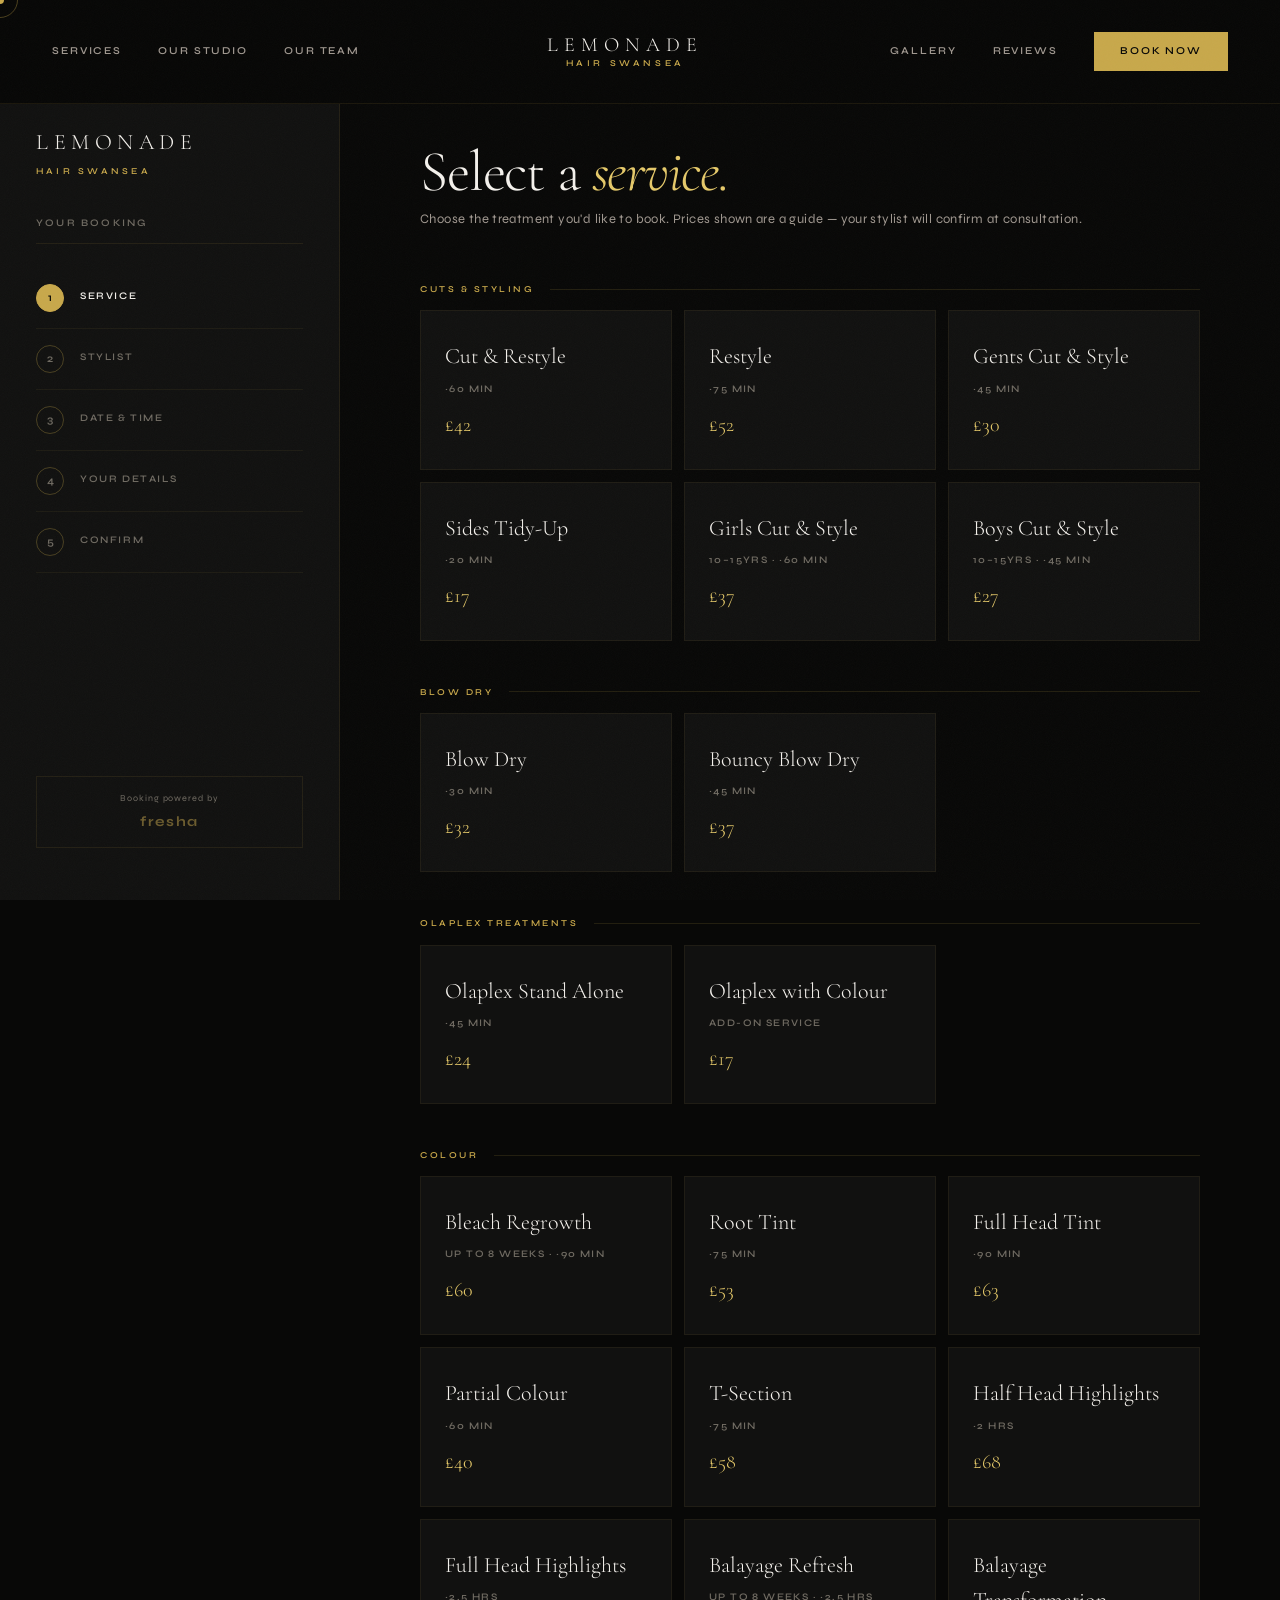
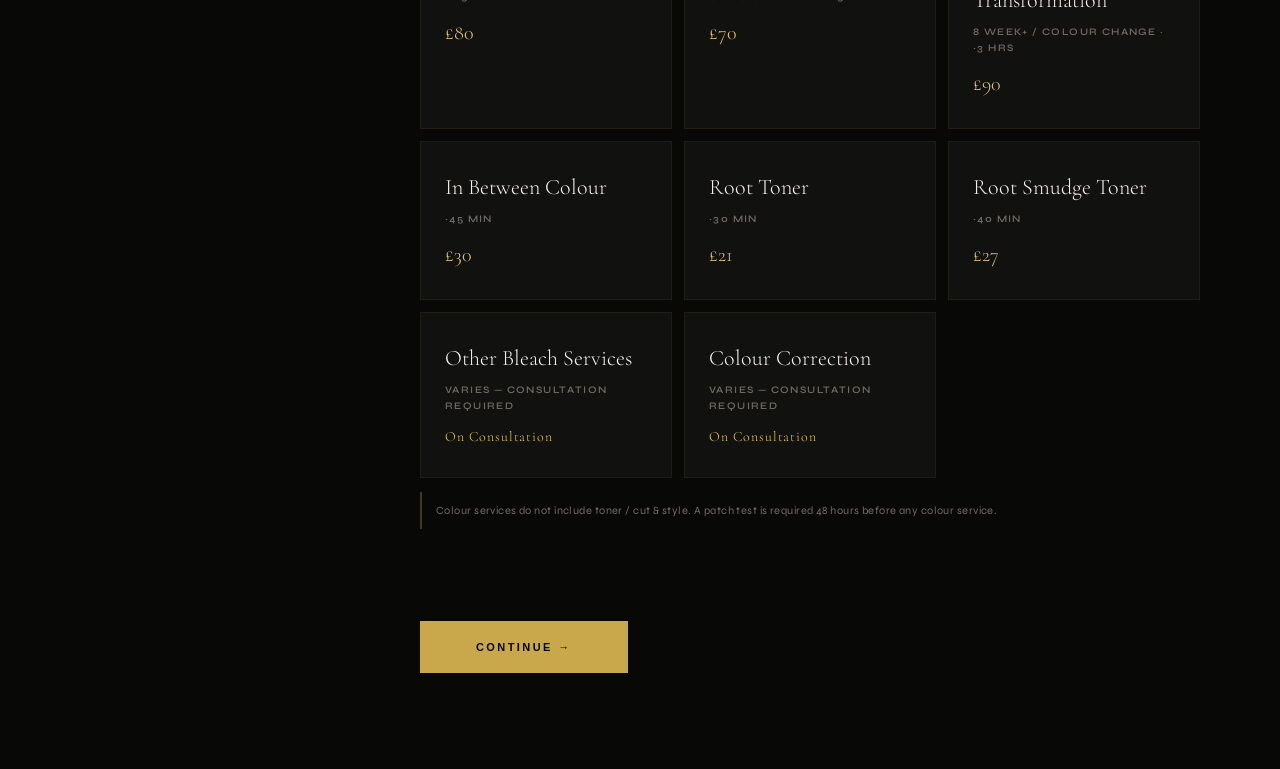
==== commit a8b9eacc: "Add mobile & foldable responsive layouts across all pages - Hamburger menu injected via brand.js (an" ====
--- a/book.html
+++ b/book.html
@@ -413,6 +413,40 @@
     .fresha-note strong { color: rgba(200,168,75,.7); }
     .confirm-btns {
       display: flex; gap: 16px; justify-content: center; flex-wrap: wrap;
+    }
+
+    /* ── RESPONSIVE ── */
+    @media (max-width: 960px) {
+      .booking-page { grid-template-columns: 1fr; padding-top: 73px; }
+      .booking-sidebar {
+        position: static; height: auto;
+        border-right: none; border-bottom: 1px solid rgba(200,168,75,.1);
+        padding: 28px 28px 24px;
+      }
+      .sidebar-brand { font-size: 18px; }
+      .sidebar-brand-sub { margin-bottom: 20px; }
+      .step-track { flex-direction: row; overflow-x: auto; -webkit-overflow-scrolling: touch; gap: 0; padding-bottom: 4px; }
+      .step-item { border-bottom: none; border-right: 1px solid rgba(200,168,75,.07); padding: 8px 16px; flex-shrink: 0; flex-direction: row; align-items: center; gap: 10px; }
+      .step-summary { display: none !important; }
+      .booking-summary-box { display: none; }
+      .booking-main { padding: 44px 28px 72px; }
+      .services-grid { grid-template-columns: repeat(2, 1fr); gap: 10px; }
+      .datetime-grid { grid-template-columns: 1fr; gap: 28px; max-width: 100%; }
+    }
+    @media (max-width: 640px) {
+      .booking-sidebar { padding: 22px 20px 18px; }
+      .step-item { padding: 8px 12px; }
+      .step-text { display: none; }
+      .step-num { width: 26px; height: 26px; font-size: 10px; }
+      .booking-main { padding: 32px 20px 60px; }
+      .services-grid { grid-template-columns: 1fr; }
+      .svc-card { padding: 22px 18px; }
+      .svc-name { font-size: 19px; }
+      .step-panel-title { font-size: clamp(34px, 10vw, 52px); }
+      .step-panel-sub { font-size: 12.5px; margin-bottom: 36px; }
+      .stylist-card { padding: 18px 20px; gap: 18px; }
+      .fresha-note { padding: 14px 16px; font-size: 10.5px; }
+      .confirm-details { padding: 20px 20px; }
     }
   </style>
 </head>
--- a/brand.css
+++ b/brand.css
@@ -353,6 +353,117 @@
   color: var(--muted); border: 1px solid rgba(112,107,98,.3); padding: 5px 12px;
 }
 
+/* ════════════════════════════════════════
+   MOBILE NAVIGATION
+   ════════════════════════════════════════ */
+.nav-hamburger {
+  display: none; flex-direction: column; gap: 5px;
+  background: none; border: none; cursor: none; padding: 6px;
+  position: relative; z-index: 210;
+}
+.nav-hamburger span {
+  display: block; width: 22px; height: 1.5px; background: var(--gold);
+  transition: transform .35s cubic-bezier(.16,1,.3,1), opacity .3s;
+  transform-origin: center;
+}
+body.menu-open .nav-hamburger span:nth-child(1) { transform: translateY(6.5px) rotate(45deg); }
+body.menu-open .nav-hamburger span:nth-child(2) { opacity: 0; }
+body.menu-open .nav-hamburger span:nth-child(3) { transform: translateY(-6.5px) rotate(-45deg); }
+
+.mobile-menu {
+  position: fixed; inset: 0; z-index: 205;
+  background: rgba(8,8,7,.97);
+  display: flex; flex-direction: column; align-items: center; justify-content: center;
+  opacity: 0; pointer-events: none;
+  transition: opacity .4s cubic-bezier(.16,1,.3,1);
+}
+.mobile-menu.open { opacity: 1; pointer-events: all; }
+.mobile-menu-inner {
+  display: flex; flex-direction: column; align-items: center; width: 220px;
+}
+.mobile-menu-inner a {
+  font-size: 10.5px; font-weight: 600; letter-spacing: .28em; text-transform: uppercase;
+  color: var(--secondary); text-decoration: none;
+  padding: 18px 0; display: block; text-align: center; width: 100%;
+  border-bottom: 1px solid rgba(200,168,75,.07);
+  transition: color .3s; cursor: none;
+}
+.mobile-menu-inner a:last-child { border-bottom: none; }
+.mobile-menu-inner a:hover, .mobile-menu-inner a.active { color: var(--gold); }
+.mobile-menu-inner .btn-nav {
+  color: var(--bg-deep) !important; background: var(--gold) !important;
+  margin-top: 32px; padding: 16px 52px !important; border-bottom: none !important;
+  transition: background .3s !important;
+}
+.mobile-menu-inner .btn-nav:hover { background: var(--gold-light) !important; }
+
+/* ════════════════════════════════════════
+   RESPONSIVE — TABLET / FOLDABLE OPEN (≤960px)
+   ════════════════════════════════════════ */
+@media (max-width: 960px) {
+  /* Nav */
+  nav { padding: 22px 28px; }
+  nav.scrolled { padding: 15px 28px; }
+  .nav-links { display: none; }
+  .nav-hamburger { display: flex; }
+  body.menu-open { overflow: hidden; }
+
+  /* Custom cursor — hide on touch */
+  #cur, #cur-f { display: none; }
+  a, button { cursor: auto; }
+
+  /* Footer */
+  footer { padding: 52px 28px 36px; }
+  .footer-grid { grid-template-columns: 1fr 1fr; gap: 40px; }
+
+  /* CTA */
+  .cta-section { padding: 100px 28px; }
+
+  /* Page heroes */
+  .page-hero { padding: 96px 28px 60px; }
+  .page-hero-heading { font-size: clamp(52px, 10vw, 96px); }
+
+  /* Reviews section */
+  .reviews-section { padding: 80px 28px 88px; }
+  .reviews-grid { grid-template-columns: 1fr; gap: 20px; }
+
+  /* Team section (brand.css version) */
+  .team-section { padding: 72px 28px; }
+  .team-head { margin-bottom: 40px; }
+  .team-grid { grid-template-columns: 1fr 1fr; gap: 16px; }
+}
+
+/* ════════════════════════════════════════
+   RESPONSIVE — MOBILE PHONE / FOLDABLE FOLDED (≤640px)
+   ════════════════════════════════════════ */
+@media (max-width: 640px) {
+  nav { padding: 20px 20px; }
+  nav.scrolled { padding: 14px 20px; }
+
+  /* Footer */
+  footer { padding: 48px 20px 32px; }
+  .footer-grid { grid-template-columns: 1fr; gap: 32px; }
+  .f-bottom { flex-direction: column; gap: 16px; text-align: center; }
+  .socials { justify-content: center; }
+
+  /* CTA */
+  .cta-section { padding: 72px 20px; }
+  .btn-cta { padding: 17px 36px; font-size: 10px; }
+
+  /* Page heroes */
+  .page-hero { padding: 84px 20px 48px; min-height: 40vh; }
+  .page-hero-heading { font-size: clamp(46px, 13vw, 72px); }
+  .page-hero-sub { font-size: 12.5px; }
+
+  /* Reviews */
+  .reviews-section { padding: 56px 20px 64px; }
+  .reviews-head { margin-bottom: 44px; }
+
+  /* Team */
+  .team-section { padding: 52px 20px; }
+  .team-grid { grid-template-columns: 1fr; gap: 14px; }
+}
+
 /* ── KEYFRAMES ── */
 @keyframes fadeUp   { to { opacity: 1; transform: translateY(0); } }
 @keyframes slideUp  { to { opacity: 1; transform: translateY(0); } }
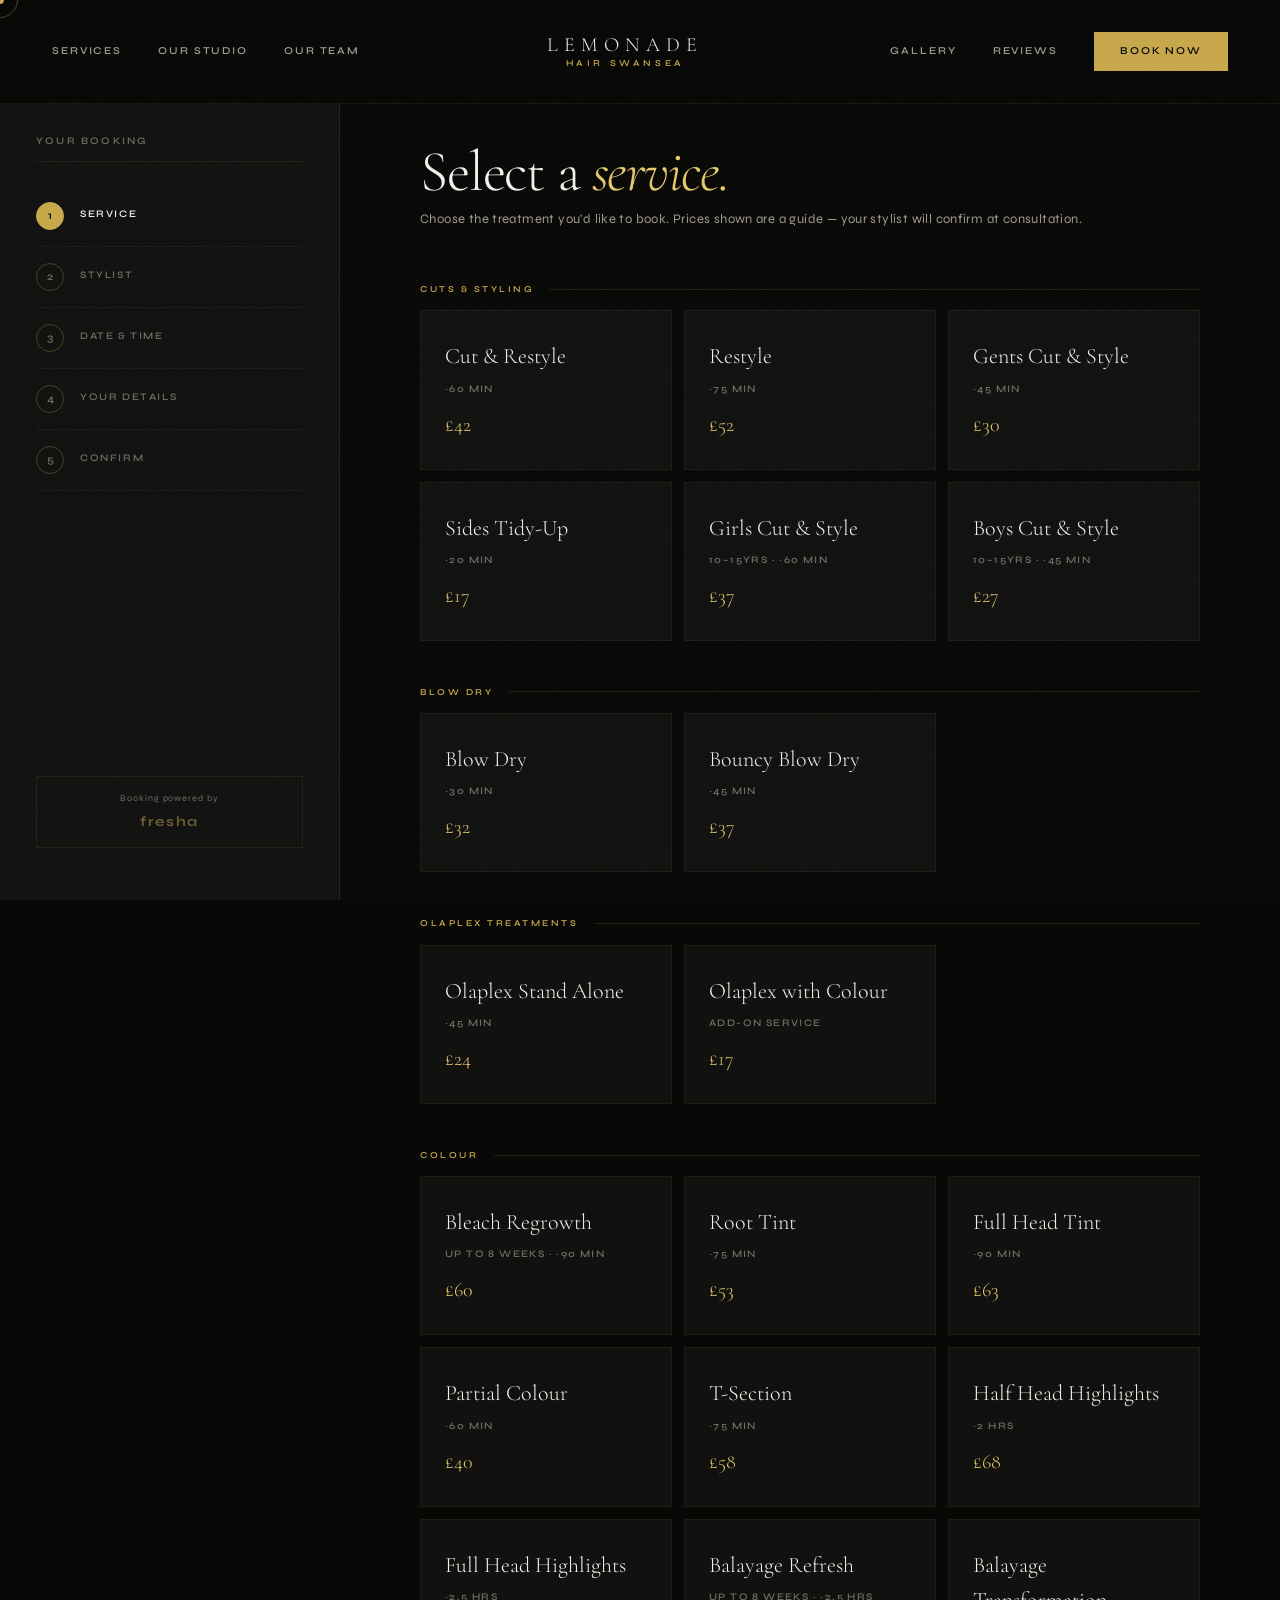
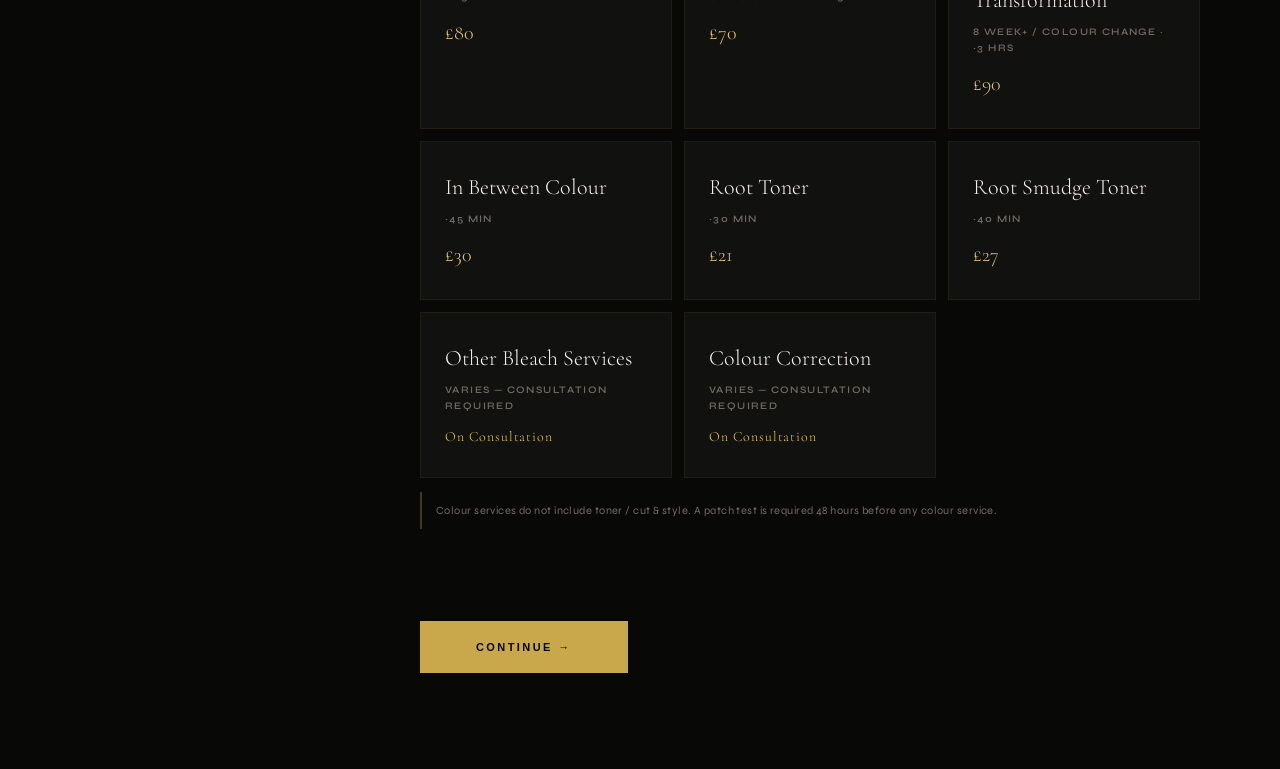
==== commit 169459e2: "Fix mobile layout issues across all pages - Services nav links now go to services.html (not index an" ====
--- a/book.html
+++ b/book.html
@@ -423,8 +423,6 @@
         border-right: none; border-bottom: 1px solid rgba(200,168,75,.1);
         padding: 28px 28px 24px;
       }
-      .sidebar-brand { font-size: 18px; }
-      .sidebar-brand-sub { margin-bottom: 20px; }
       .step-track { flex-direction: row; overflow-x: auto; -webkit-overflow-scrolling: touch; gap: 0; padding-bottom: 4px; }
       .step-item { border-bottom: none; border-right: 1px solid rgba(200,168,75,.07); padding: 8px 16px; flex-shrink: 0; flex-direction: row; align-items: center; gap: 10px; }
       .step-summary { display: none !important; }
@@ -458,7 +456,7 @@
   <!-- ── NAV ── -->
   <nav id="nav" style="background:rgba(8,8,7,.95);backdrop-filter:blur(20px);border-bottom-color:rgba(200,168,75,.1);">
     <div class="nav-links">
-      <a href="index.html#services" class="nav-link">Services</a>
+      <a href="services.html" class="nav-link">Services</a>
       <a href="index.html#about"    class="nav-link">Our Studio</a>
       <a href="team.html"           class="nav-link">Our Team</a>
     </div>
@@ -478,9 +476,7 @@
 
     <!-- ── SIDEBAR ── -->
     <aside class="booking-sidebar">
-      <div class="sidebar-brand">Lemonade</div>
-      <span class="sidebar-brand-sub">Hair Swansea</span>
-      <div class="sidebar-heading">Your Booking</div>
+      <div class="sidebar-heading" style="margin-top:8px;">Your Booking</div>
 
       <div class="step-track">
         <div class="step-item active" data-step="1" id="sideStep1">
--- a/brand.css
+++ b/brand.css
@@ -17,7 +17,7 @@
 }
 
 *, *::before, *::after { box-sizing: border-box; margin: 0; padding: 0; }
-html { scroll-behavior: smooth; }
+html { scroll-behavior: smooth; overflow-x: hidden; max-width: 100%; }
 
 body {
   background: var(--bg-deep);
@@ -413,19 +413,26 @@
   a, button { cursor: auto; }
 
   /* Footer */
-  footer { padding: 52px 28px 36px; }
-  .footer-grid { grid-template-columns: 1fr 1fr; gap: 40px; }
+  footer { padding: 44px 28px 32px; }
+  .footer-grid { grid-template-columns: 1fr 1fr; gap: 32px; margin-bottom: 40px; }
+  .f-brand-text { font-size: 12px; }
 
   /* CTA */
   .cta-section { padding: 100px 28px; }
 
   /* Page heroes */
-  .page-hero { padding: 96px 28px 60px; }
+  .page-hero { padding: 88px 28px 52px; min-height: 42vh; }
   .page-hero-heading { font-size: clamp(52px, 10vw, 96px); }
 
   /* Reviews section */
-  .reviews-section { padding: 80px 28px 88px; }
-  .reviews-grid { grid-template-columns: 1fr; gap: 20px; }
+  .reviews-section { padding: 72px 28px 80px; }
+  .reviews-head { flex-direction: column; align-items: flex-start; gap: 0; margin-bottom: 40px; }
+  .reviews-head > div { order: 0; }
+  .reviews-head .view-all { order: 1; margin-top: 16px; }
+  .reviews-grid { grid-template-columns: 1fr; gap: 16px; }
+  .r-card { padding: 28px 24px 24px; }
+  .r-text { font-size: 16px; margin-bottom: 22px; }
+  .f-brand-name { font-size: 22px; }
 
   /* Team section (brand.css version) */
   .team-section { padding: 72px 28px; }
@@ -441,18 +448,27 @@
   nav.scrolled { padding: 14px 20px; }
 
   /* Footer */
-  footer { padding: 48px 20px 32px; }
-  .footer-grid { grid-template-columns: 1fr; gap: 32px; }
-  .f-bottom { flex-direction: column; gap: 16px; text-align: center; }
+  footer { padding: 40px 20px 28px; }
+  .footer-grid { grid-template-columns: 1fr; gap: 24px; margin-bottom: 32px; }
+  .f-brand-text { max-width: 100%; font-size: 12px; }
+  .f-brand-name { font-size: 24px; }
+  .f-bottom { flex-direction: column; gap: 14px; text-align: center; }
   .socials { justify-content: center; }
+
+  /* Reviews */
+  .reviews-section { padding: 52px 20px 60px; }
+  .reviews-head { margin-bottom: 32px; }
+  .r-card { padding: 22px 18px 20px; }
+  .r-text { font-size: 15px; }
+  .r-card::before { font-size: 90px; top: -4px; right: 14px; }
 
   /* CTA */
   .cta-section { padding: 72px 20px; }
   .btn-cta { padding: 17px 36px; font-size: 10px; }
 
   /* Page heroes */
-  .page-hero { padding: 84px 20px 48px; min-height: 40vh; }
-  .page-hero-heading { font-size: clamp(46px, 13vw, 72px); }
+  .page-hero { padding: 78px 20px 40px; min-height: 36vh; }
+  .page-hero-heading { font-size: clamp(52px, 14vw, 78px); }
   .page-hero-sub { font-size: 12.5px; }
 
   /* Reviews */
